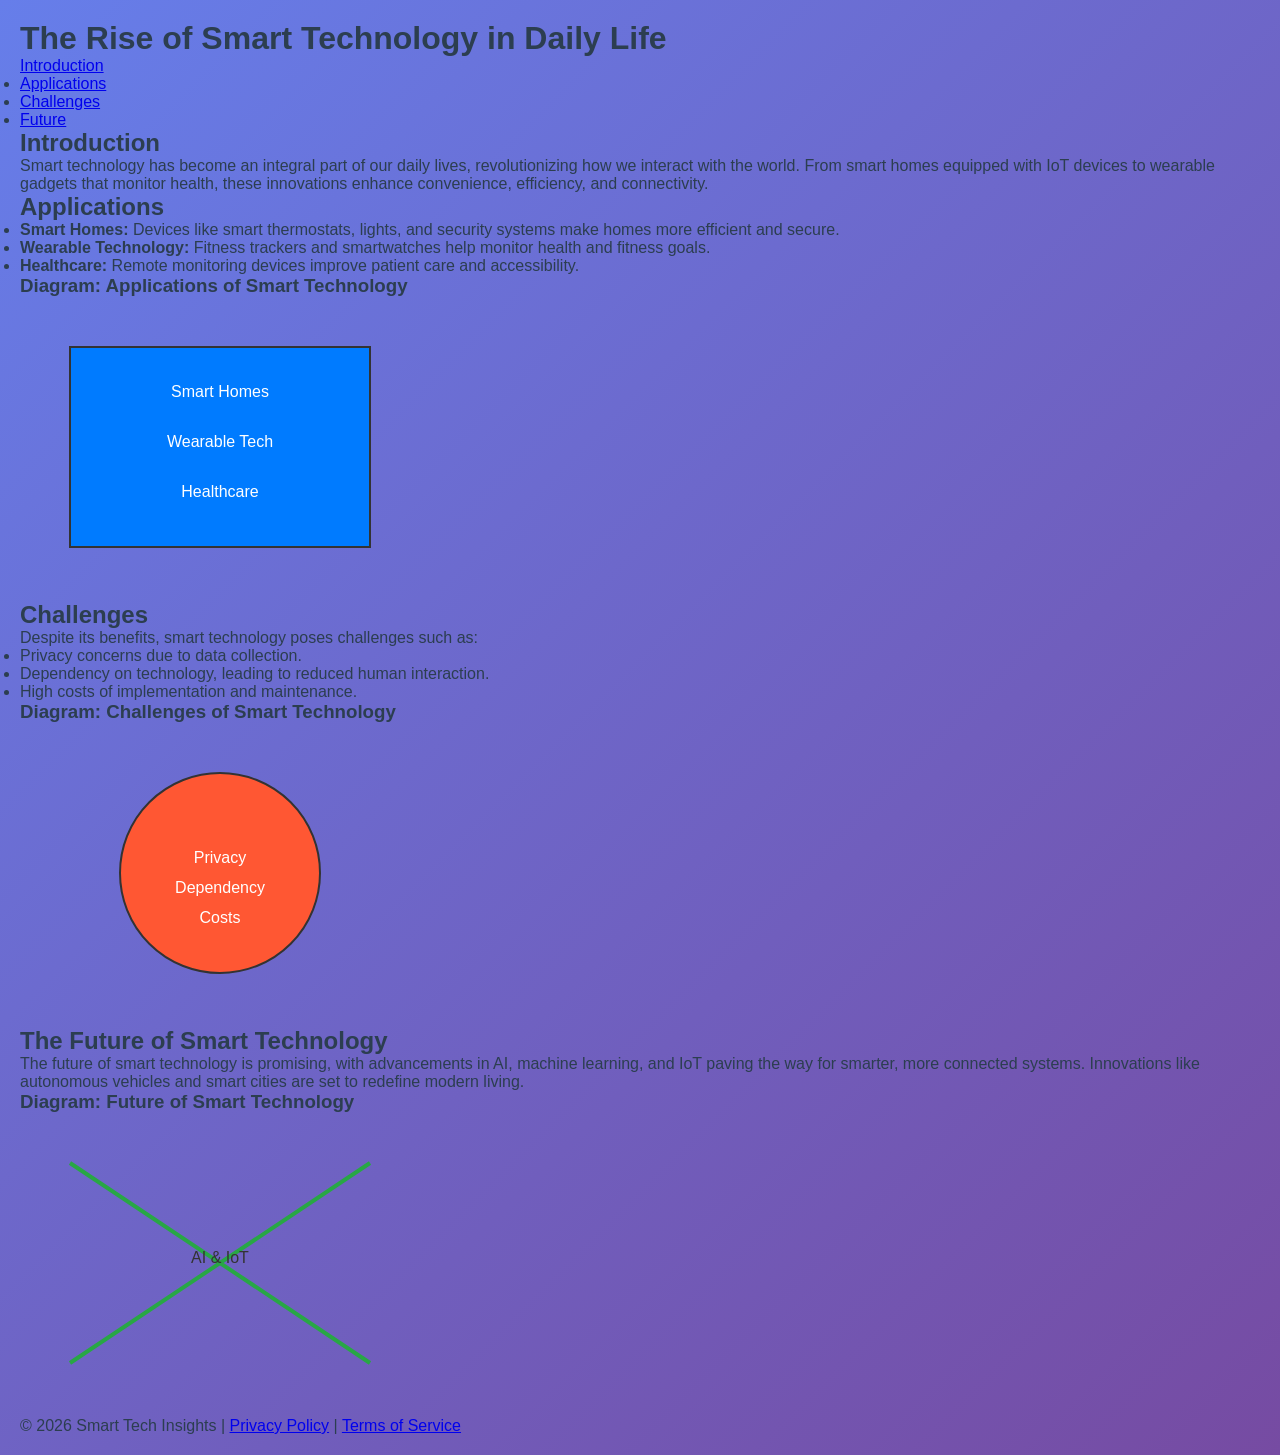
==== article.html @ 464ba2e8 "first commit" ====
<!DOCTYPE html>
<html lang="en">
<head>
    <meta charset="UTF-8">
    <meta name="viewport" content="width=device-width, initial-scale=1.0">
    <title>The Rise of Smart Technology in Daily Life</title>
    <link rel="stylesheet" href="style.css">
</head>
<body>
    <header>
        <h1>The Rise of Smart Technology in Daily Life</h1>
        <nav>
            <ul>
                <l i><a href="#introduction">Introduction</a></li>
                <li><a href="#applications">Applications</a></li>
                <li><a href="#challenges">Challenges</a></li>
                <li><a href="#future">Future</a></li>
            </ul>
        </nav>
    </header>
    <main>
        <section id="introduction">
            <h2>Introduction</h2>
            <p>Smart technology has become an integral part of our daily lives, revolutionizing how we interact with the world. From smart homes equipped with IoT devices to wearable gadgets that monitor health, these innovations enhance convenience, efficiency, and connectivity.</p>
        </section>
        <section id="applications">
            <h2>Applications</h2>
            <ul>
                <li><strong>Smart Homes:</strong> Devices like smart thermostats, lights, and security systems make homes more efficient and secure.</li>
                <li><strong>Wearable Technology:</strong> Fitness trackers and smartwatches help monitor health and fitness goals.</li>
                <li><strong>Healthcare:</strong> Remote monitoring devices improve patient care and accessibility.</li>
            </ul>
            <h3>Diagram: Applications of Smart Technology</h3>
            <svg width="400" height="300">
                <rect x="50" y="50" width="300" height="200" fill="#007BFF" stroke="#333" stroke-width="2" />
                <text x="200" y="100" text-anchor="middle" fill="#fff" font-size="16">Smart Homes</text>
                <text x="200" y="150" text-anchor="middle" fill="#fff" font-size="16">Wearable Tech</text>
                <text x="200" y="200" text-anchor="middle" fill="#fff" font-size="16">Healthcare</text>
            </svg>
        </section>
        <section id="challenges">
            <h2>Challenges</h2>
            <p>Despite its benefits, smart technology poses challenges such as:</p>
            <ul>
                <li>Privacy concerns due to data collection.</li>
                <li>Dependency on technology, leading to reduced human interaction.</li>
                <li>High costs of implementation and maintenance.</li>
            </ul>
            <h3>Diagram: Challenges of Smart Technology</h3>
            <svg width="400" height="300">
                <circle cx="200" cy="150" r="100" fill="#FF5733" stroke="#333" stroke-width="2" />
                <text x="200" y="140" text-anchor="middle" fill="#fff" font-size="16">Privacy</text>
                <text x="200" y="170" text-anchor="middle" fill="#fff" font-size="16">Dependency</text>
                <text x="200" y="200" text-anchor="middle" fill="#fff" font-size="16">Costs</text>
            </svg>
        </section>
        <section id="future">
            <h2>The Future of Smart Technology</h2>
            <p>The future of smart technology is promising, with advancements in AI, machine learning, and IoT paving the way for smarter, more connected systems. Innovations like autonomous vehicles and smart cities are set to redefine modern living.</p>
            <h3>Diagram: Future of Smart Technology</h3>
            <svg width="400" height="300">
                <line x1="50" y1="50" x2="350" y2="250" stroke="#28A745" stroke-width="4" />
                <line x1="50" y1="250" x2="350" y2="50" stroke="#28A745" stroke-width="4" />
                <text x="200" y="150" text-anchor="middle" fill="#333" font-size="16">AI & IoT</text>
            </svg>
        </section>
    </main>
    <footer>
        <p>&copy; 2026 Smart Tech Insights | <a href="#">Privacy Policy</a> | <a href="#">Terms of Service</a></p>
    </footer>
    <script src="index.js"></script>
</body>
</html>
---- style.css ----
* {
    margin: 0;
    padding: 0;
    box-sizing: border-box;
}

:root {
    --primary-color: #2c3e50;
    --secondary-color: #34cadb;
    --success-color: #27ae60;
    --danger-color: #e74c3c;
    --warning-color: #f39c12;
    --light-bg: #ecf0f1;
    --border-color: #bdc3c7;
    --text-color: #2c3e50;
    --text-light: #7f8c8d;
}

body {
    font-family: 'Segoe UI', Tahoma, Geneva, Verdana, sans-serif;
    background: linear-gradient(135deg, #667eea 0%, #764ba2 100%);
    min-height: 100vh;
    padding: 20px;
    color: var(--text-color);
}

.container {
    max-width: 1100px;
    margin: 0 auto;
}

/* ============================================
   HEADER
   ============================================ */
.header {
    background: white;
    border-radius: 12px;
    padding: 40px 20px;
    text-align: center;
    margin-bottom: 30px;
    box-shadow: 0 4px 15px rgba(0, 0, 0, 0.1);
}

.header h1 {
    font-size: 2.5rem;
    color: var(--primary-color);
    margin-bottom: 10px;
    font-weight: 700;
}

.subtitle {
    font-size: 1.1rem;
    color: var(--text-light);
    margin: 0;
}

/* ============================================
   SCANNER SECTION
   ============================================ */
.scanner-section {
    margin-bottom: 30px;
}

.scanner-card {
    background: white;
    border-radius: 12px;
    padding: 30px;
    box-shadow: 0 4px 15px rgba(0, 0, 0, 0.1);
}

.scanner-card h2 {
    color: var(--primary-color);
    font-size: 1.8rem;
    margin-bottom: 10px;
    border-bottom: 3px solid var(--secondary-color);
    padding-bottom: 15px;
}

.info-text {
    color: var(--text-light);
    margin-bottom: 25px;
    font-size: 1rem;
}

.input-group {
    margin-bottom: 20px;
}

.input-group label {
    display: block;
    font-weight: 600;
    color: var(--text-color);
    margin-bottom: 8px;
    font-size: 1rem;
}

.input-group input {
    width: 100%;
    padding: 12px 15px;
    border: 2px solid var(--border-color);
    border-radius: 8px;
    font-size: 1rem;
    transition: all 0.3s ease;
    margin-bottom: 15px;
}

.input-group input:focus {
    outline: none;
    border-color: var(--secondary-color);
    box-shadow: 0 0 0 3px rgba(52, 152, 219, 0.1);
}

/* ============================================
   BUTTONS
   ============================================ */
.btn {
    padding: 12px 24px;
    border: none;
    border-radius: 8px;
    font-size: 1rem;
    font-weight: 600;
    cursor: pointer;
    transition: all 0.3s ease;
    display: inline-block;
    text-align: center;
}

.btn-primary {
    background: linear-gradient(135deg, #3498db 0%, #2980b9 100%);
    color: white;
    width: 100%;
}

.btn-primary:hover {
    transform: translateY(-2px);
    box-shadow: 0 8px 20px rgba(52, 152, 219, 0.4);
}

.btn-primary:active {
    transform: translateY(0);
}

.btn-secondary {
    background: var(--light-bg);
    color: var(--secondary-color);
    border: 2px solid var(--secondary-color);
    width: 100%;
}

.btn-secondary:hover {
    background: var(--secondary-color);
    color: white;
}

/* ============================================
   DIVIDER
   ============================================ */
.divider {
    display: flex;
    align-items: center;
    margin: 30px 0;
    color: var(--text-light);
    font-weight: 600;
}

.divider::before,
.divider::after {
    content: '';
    flex: 1;
    height: 2px;
    background: var(--border-color);
}

.divider::before {
    margin-right: 15px;
}

.divider::after {
    margin-left: 15px;
}

/* ============================================
   MANUAL LOOKUP SECTION
   ============================================ */
.manual-lookup {
    padding-top: 10px;
}

.manual-lookup h3 {
    color: var(--primary-color);
    font-size: 1.2rem;
    margin-bottom: 15px;
}

/* ============================================
   RESULTS SECTION
   ============================================ */
.results-section {
    background: white;
    border-radius: 12px;
    padding: 30px;
    box-shadow: 0 4px 15px rgba(0, 0, 0, 0.1);
}

.results-section.hidden {
    display: none;
}

.results-card {
    padding: 30px;
}

/* ============================================
   VALIDATION STATUS
   ============================================ */
.validation-status {
    margin-bottom: 30px;
    padding: 20px;
    border-radius: 10px;
    text-align: center;
}

.validation-status.valid-bg {
    background: #d4edda;
    border: 2px solid var(--success-color);
}

.validation-status.invalid-bg {
    background: #f8d7da;
    border: 2px solid var(--danger-color);
}

.status-badge {
    display: inline-block;
    padding: 12px 24px;
    border-radius: 50px;
    font-weight: 700;
    font-size: 1.2rem;
    letter-spacing: 1px;
}

.status-badge.valid {
    background: var(--success-color);
    color: white;
}

.status-badge.invalid {
    background: var(--danger-color);
    color: white;
}

/* ============================================
   RESULT GROUPS
   ============================================ */
.results-content {
    display: grid;
    grid-template-columns: repeat(auto-fit, minmax(300px, 1fr));
    gap: 25px;
    margin-bottom: 30px;
}

.result-group {
    background: var(--light-bg);
    padding: 20px;
    border-radius: 10px;
    border-left: 5px solid var(--secondary-color);
}

.result-group h3 {
    color: var(--primary-color);
    font-size: 1.1rem;
    margin-bottom: 15px;
    display: flex;
    align-items: center;
    gap: 8px;
}

.result-item {
    display: flex;
    justify-content: space-between;
    align-items: center;
    padding: 10px 0;
    border-bottom: 1px solid rgba(0, 0, 0, 0.05);
}

.result-item:last-child {
    border-bottom: none;
}

.result-item .label {
    font-weight: 600;
    color: var(--text-color);
    flex: 1;
}

.result-item .value {
    color: var(--text-light);
    text-align: right;
    flex: 1;
}

/* ============================================
   STATUS INDICATORS
   ============================================ */
.status-good {
    color: var(--success-color);
    font-weight: 600;
}

.status-bad {
    color: var(--danger-color);
    font-weight: 600;
}

.days-positive {
    color: var(--success-color);
    font-weight: 700;
    font-size: 1.1rem;
}

.days-expired {
    color: var(--danger-color);
    font-weight: 700;
    font-size: 1.1rem;
}

/* ============================================
   ERROR MESSAGES
   ============================================ */
#errorMessagesDiv {
    background: #fff3cd;
    border-left: 5px solid var(--warning-color);
}

#errorMessagesDiv.hidden {
    display: none;
}

.error-list {
    display: flex;
    flex-direction: column;
    gap: 10px;
}

.error-item {
    color: #856404;
    padding: 8px 0;
    font-size: 0.95rem;
}

/* ============================================
   ERROR ALERT
   ============================================ */
.error-alert {
    position: fixed;
    top: 20px;
    right: 20px;
    background: var(--danger-color);
    color: white;
    padding: 16px 24px;
    border-radius: 8px;
    box-shadow: 0 4px 12px rgba(231, 76, 60, 0.3);
    display: flex;
    align-items: center;
    justify-content: space-between;
    gap: 15px;
    max-width: 400px;
    z-index: 1000;
    animation: slideIn 0.3s ease-out;
}

.error-alert.hidden {
    display: none;
}

.close-btn {
    background: none;
    border: none;
    color: white;
    font-size: 1.5rem;
    cursor: pointer;
    padding: 0;
    line-height: 1;
}

@keyframes slideIn {
    from {
        transform: translateX(400px);
        opacity: 0;
    }
    to {
        transform: translateX(0);
        opacity: 1;
    }
}

/* ============================================
   INFO SECTION
   ============================================ */
.info-section {
    background: white;
    border-radius: 12px;
    padding: 25px;
    margin-top: 30px;
    box-shadow: 0 4px 15px rgba(0, 0, 0, 0.1);
}

.info-section h3 {
    color: var(--primary-color);
    font-size: 1.3rem;
    margin-bottom: 20px;
    border-bottom: 2px solid var(--secondary-color);
    padding-bottom: 10px;
}

.sample-codes {
    display: grid;
    grid-template-columns: repeat(auto-fit, minmax(200px, 1fr));
    gap: 15px;
}

.sample-item {
    background: var(--light-bg);
    padding: 15px;
    border-radius: 8px;
    text-align: center;
    font-size: 0.95rem;
    color: var(--text-color);
}

.sample-item code {
    display: block;
    background: white;
    padding: 10px;
    border-radius: 6px;
    margin-bottom: 8px;
    font-weight: 600;
    color: var(--secondary-color);
    font-family: 'Courier New', monospace;
    border: 1px solid var(--border-color);
}

/* ============================================
   RESPONSIVE DESIGN
   ============================================ */
@media (max-width: 768px) {
    .header h1 {
        font-size: 2rem;
    }

    .header {
        padding: 30px 15px;
    }

    .scanner-card {
        padding: 20px;
    }

    .results-content {
        grid-template-columns: 1fr;
    }

    .results-card {
        padding: 15px;
    }

    .error-alert {
        top: 10px;
        right: 10px;
        left: 10px;
        max-width: none;
    }

    .sample-codes {
        grid-template-columns: 1fr;
    }
}

@media (max-width: 480px) {
    body {
        padding: 10px;
    }

    .header h1 {
        font-size: 1.6rem;
    }

    .subtitle {
        font-size: 0.9rem;
    }

    .scanner-card,
    .results-section,
    .info-section {
        padding: 15px;
        border-radius: 8px;
    }

    .btn {
        padding: 10px 16px;
        font-size: 0.95rem;
    }

    .result-item {
        flex-direction: column;
        align-items: flex-start;
    }

    .result-item .label {
        margin-bottom: 5px;
    }

    .result-item .value {
        text-align: left;
    }

    .status-badge {
        font-size: 1rem;
        padding: 10px 16px;
    }

    .divider {
        margin: 20px 0;
    }
}
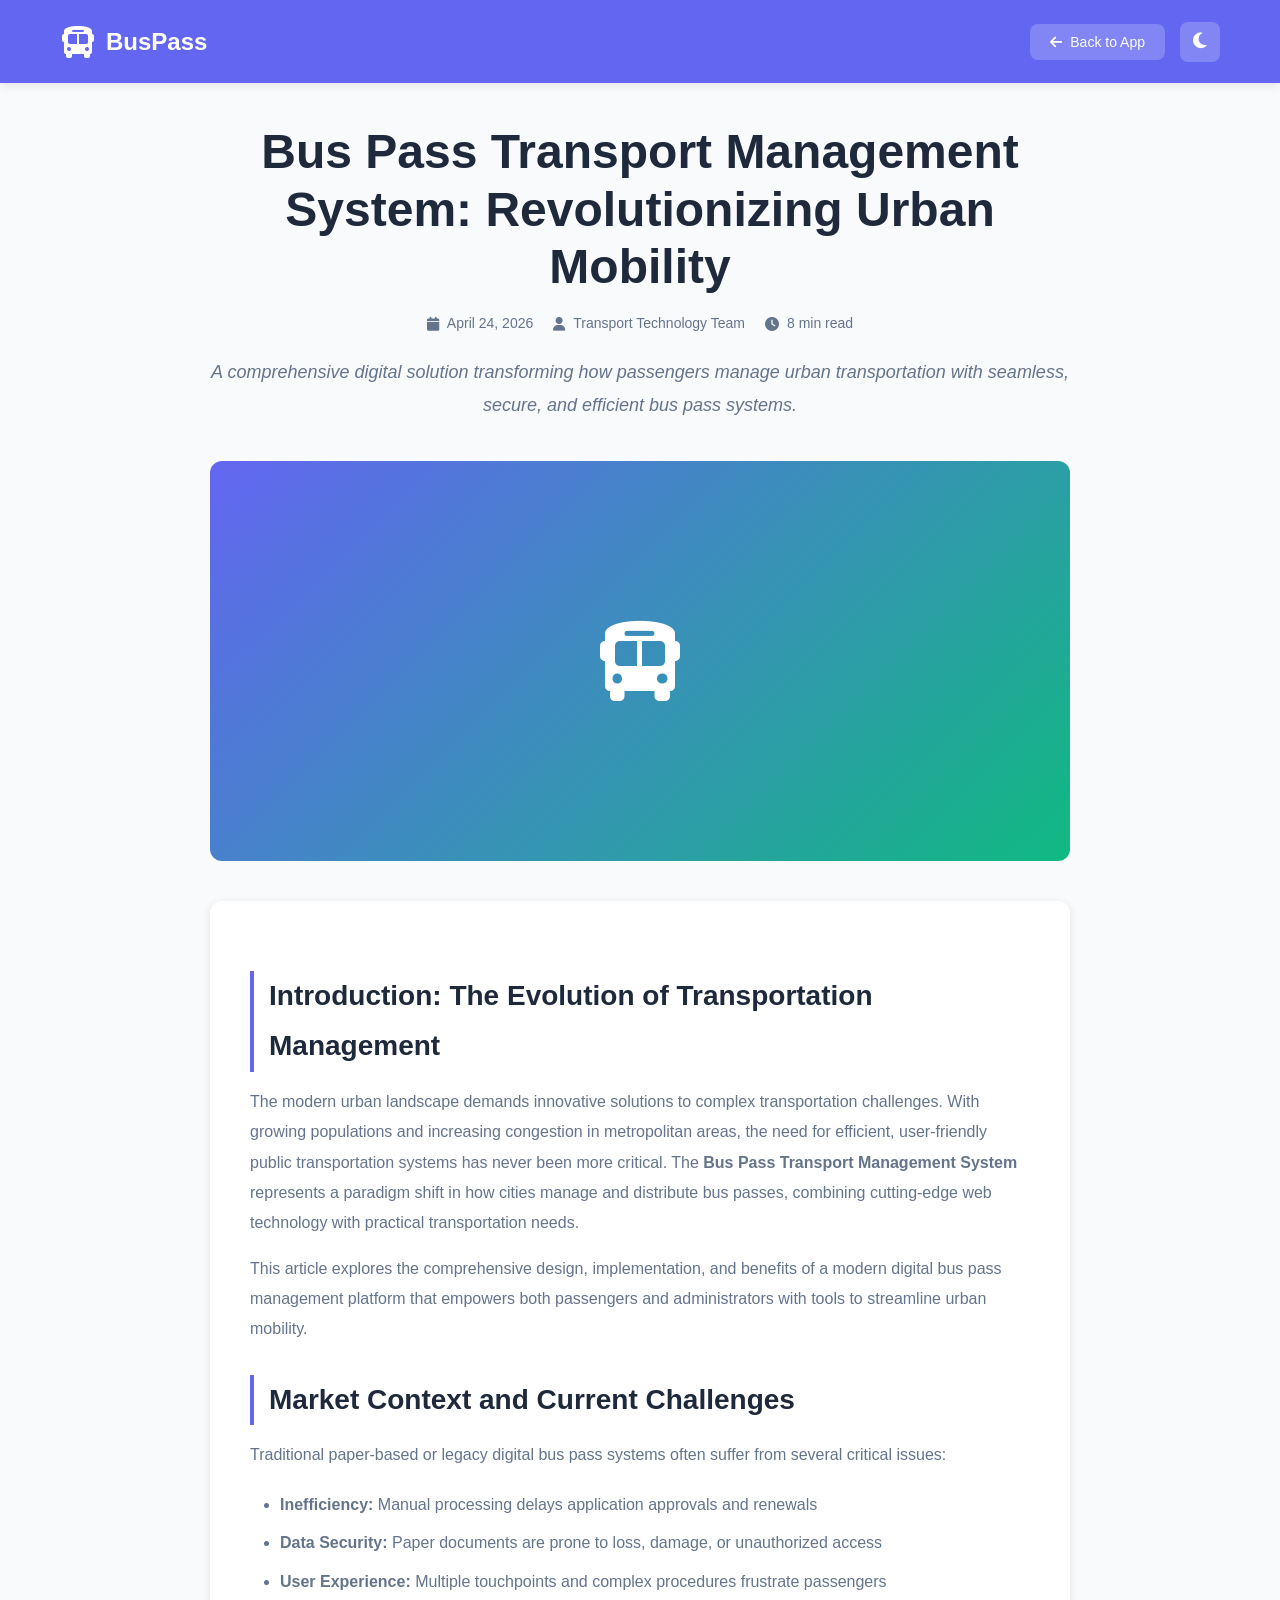
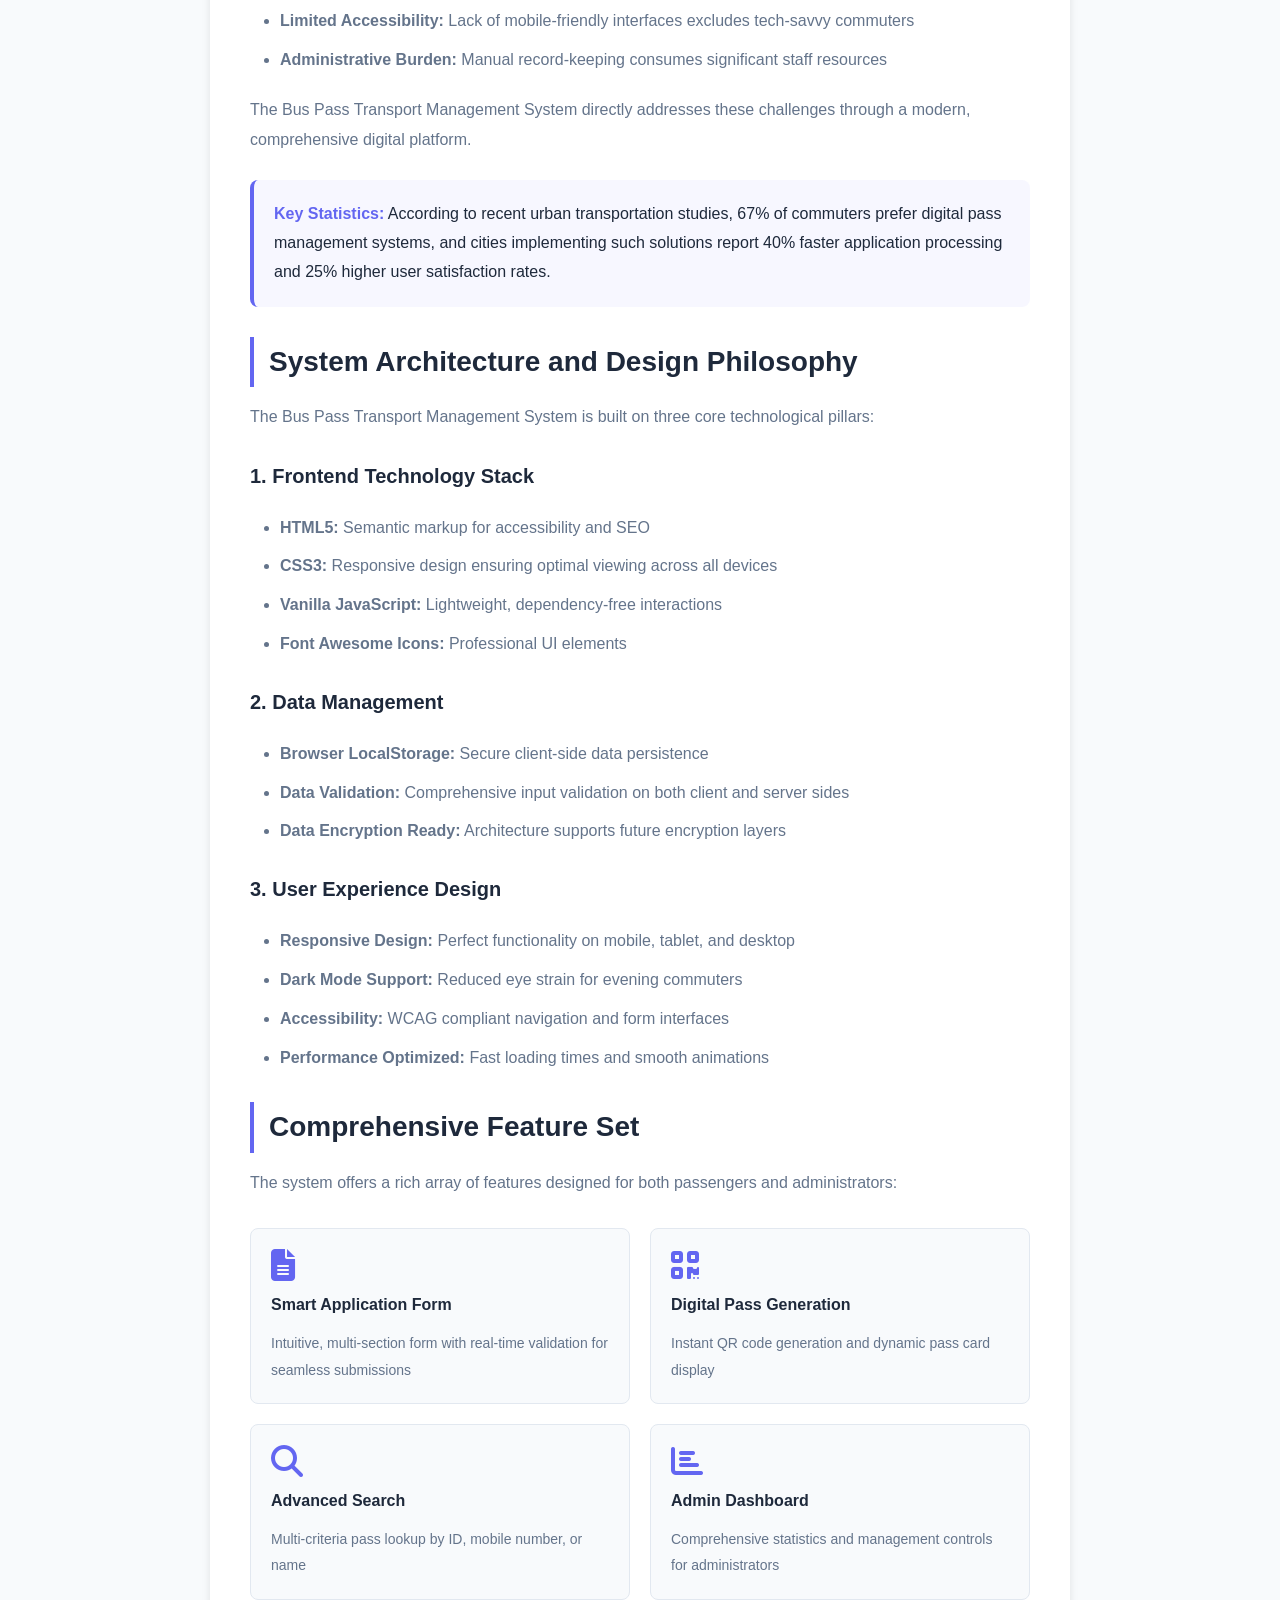
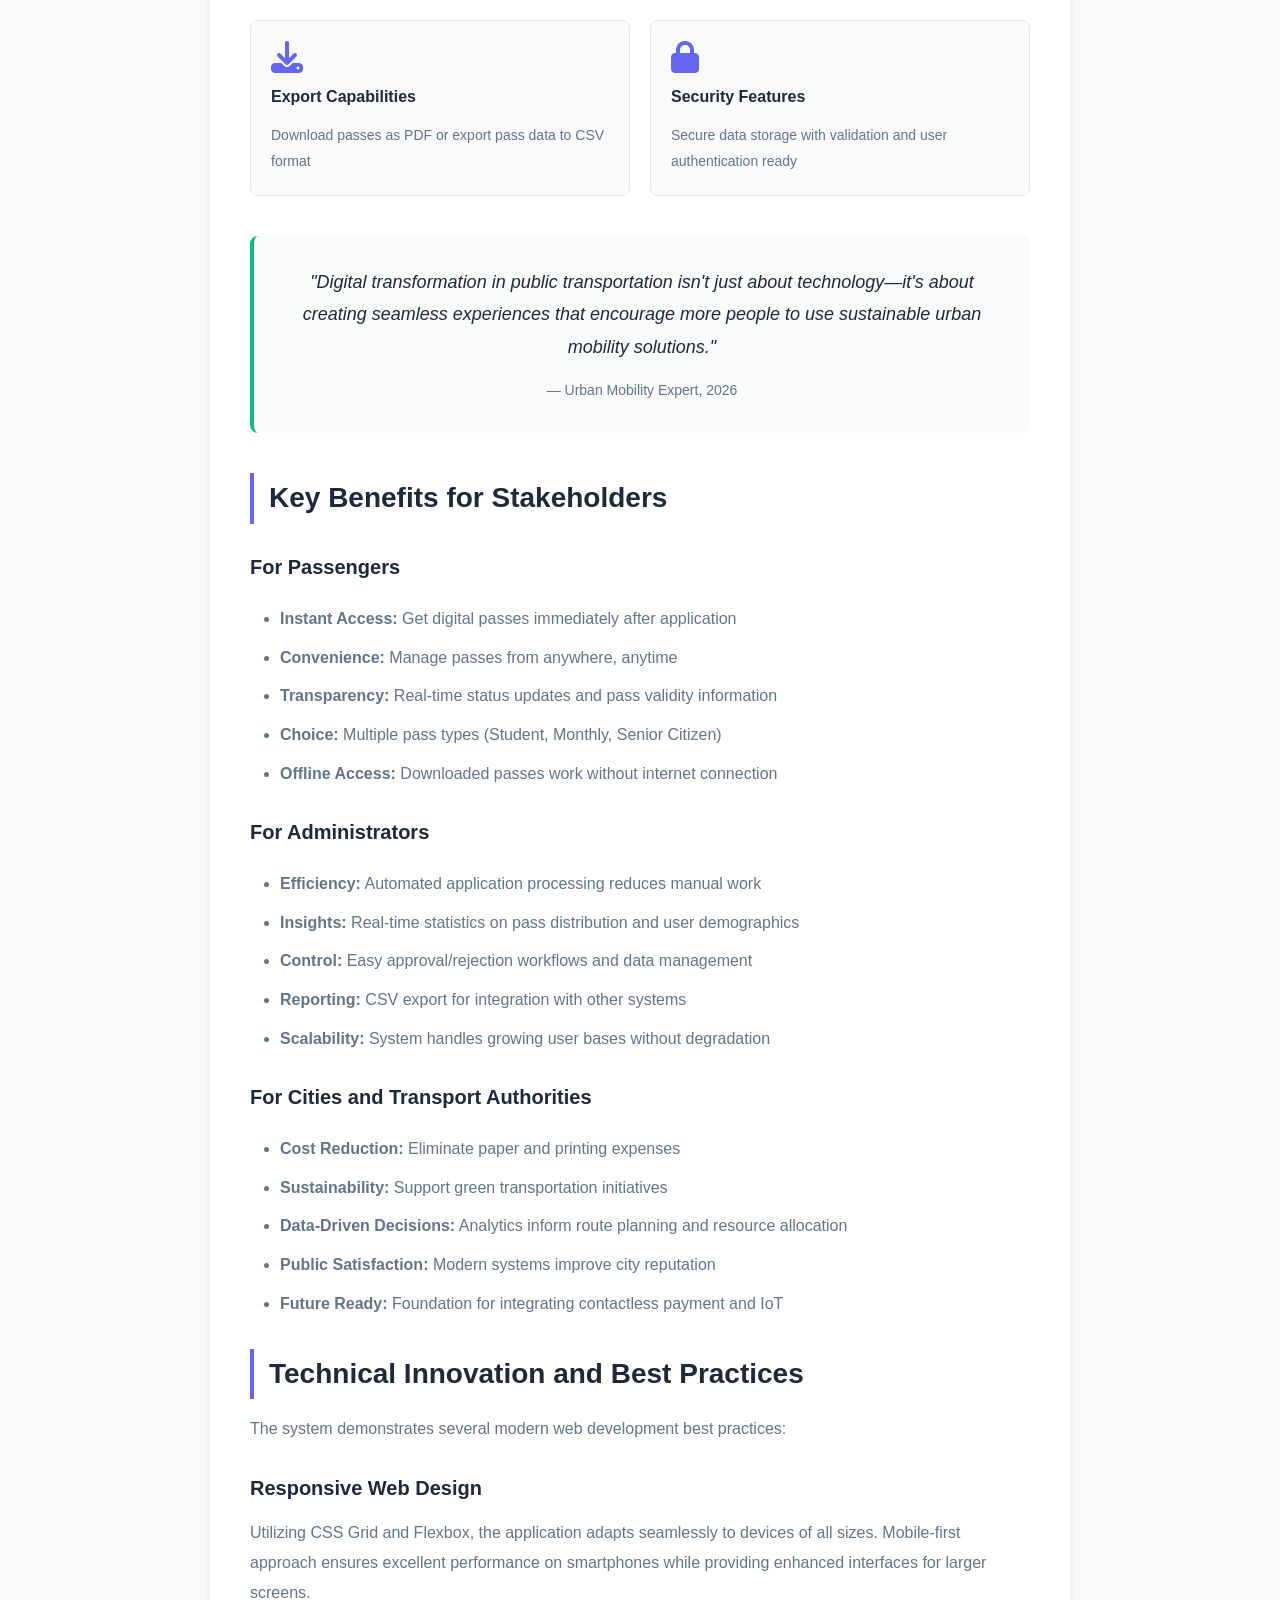
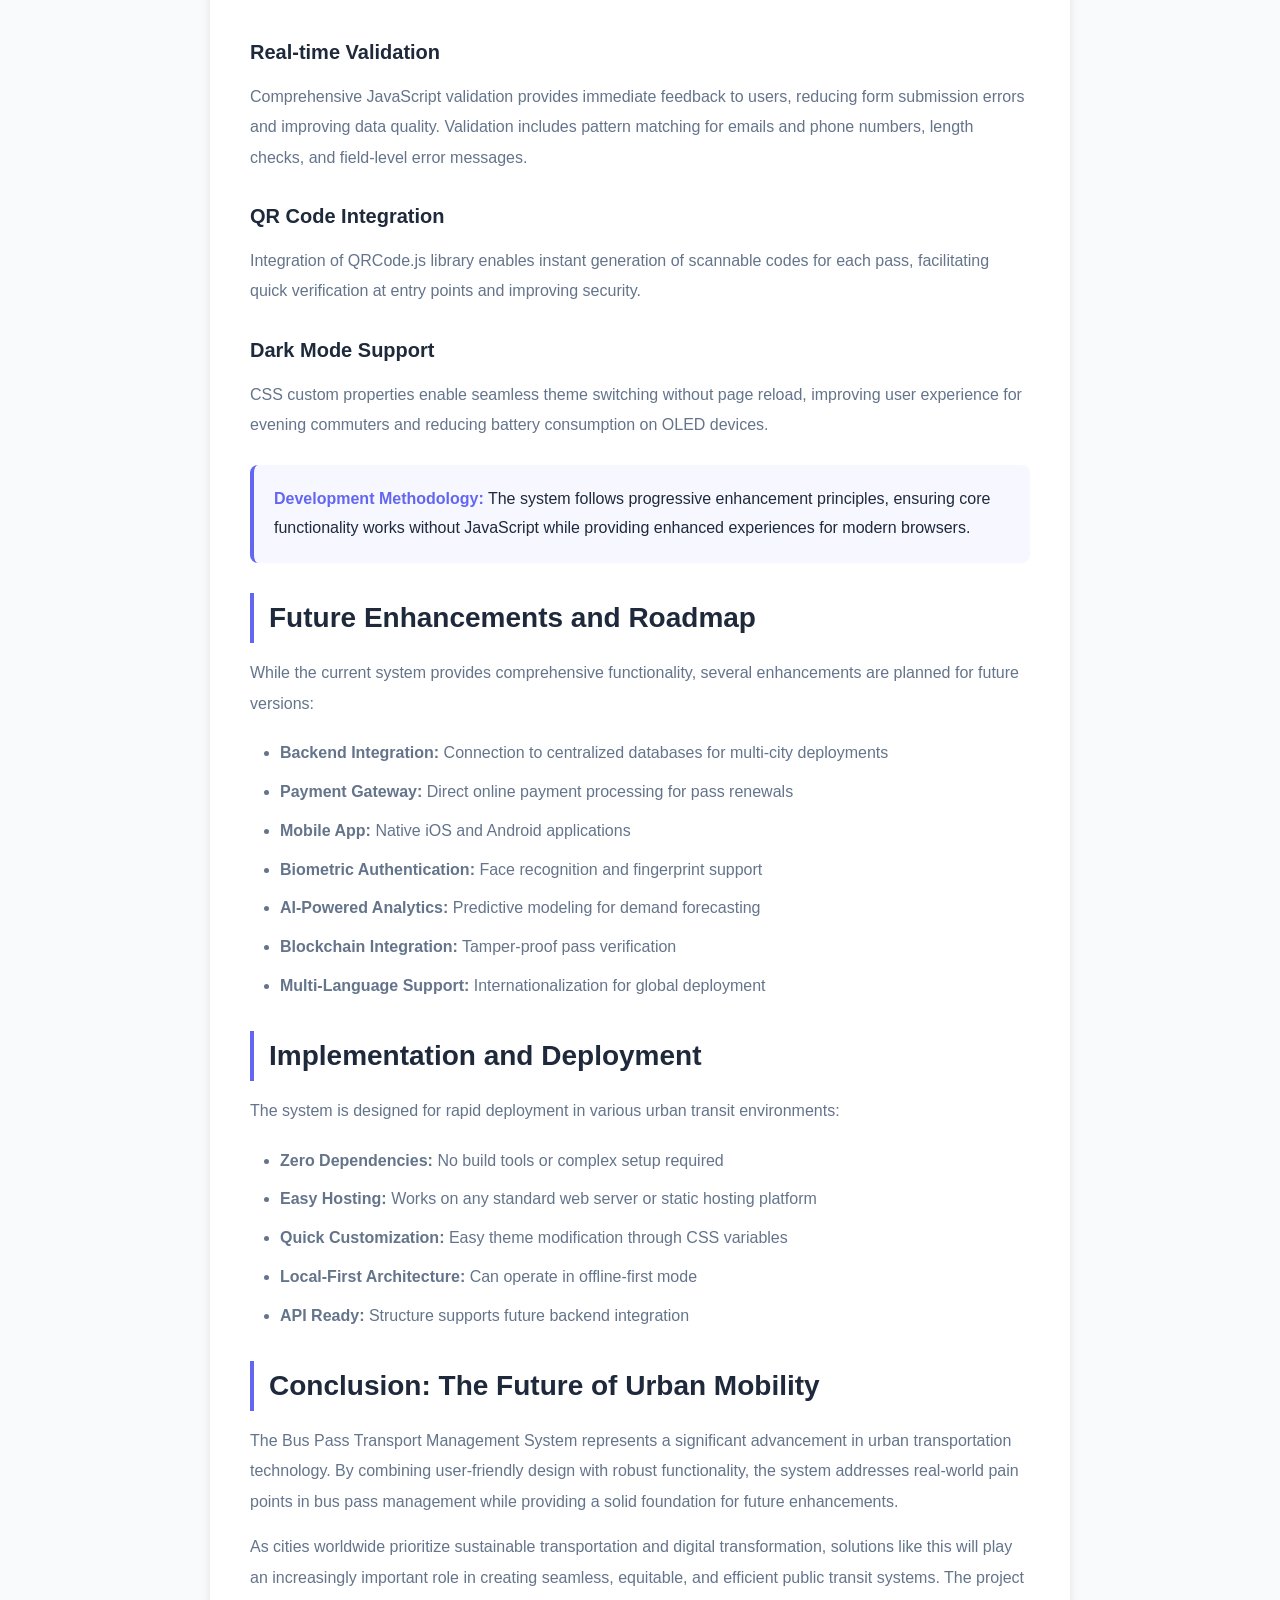
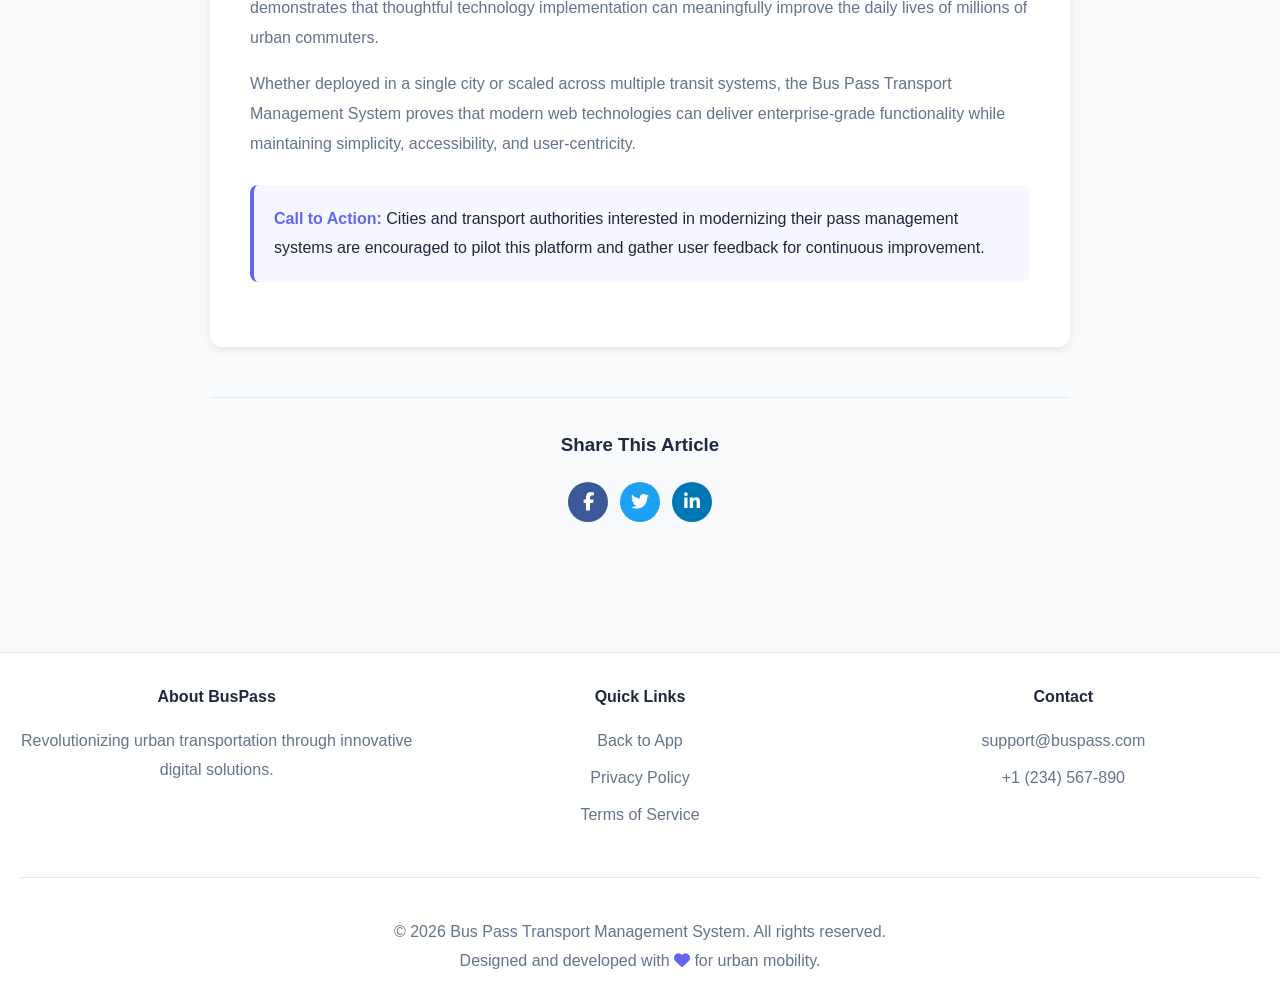
==== commit e731b1aa: "send" ====
--- a/article.html
+++ b/article.html
@@ -3,71 +3,777 @@
 <head>
     <meta charset="UTF-8">
     <meta name="viewport" content="width=device-width, initial-scale=1.0">
-    <title>The Rise of Smart Technology in Daily Life</title>
-    <link rel="stylesheet" href="style.css">
+    <title>Bus Pass Transport Management System - Professional Article</title>
+    <link rel="stylesheet" href="https://cdnjs.cloudflare.com/ajax/libs/font-awesome/6.4.0/css/all.min.css">
+    <style>
+        * {
+            margin: 0;
+            padding: 0;
+            box-sizing: border-box;
+        }
+
+        :root {
+            --primary-color: #6366f1;
+            --secondary-color: #10b981;
+            --text-color: #1e293b;
+            --text-light: #64748b;
+            --background-color: #f8fafc;
+            --white: #ffffff;
+            --border-color: #e2e8f0;
+        }
+
+        body.dark-mode {
+            --text-color: #f1f5f9;
+            --text-light: #cbd5e1;
+            --background-color: #0f172a;
+            --white: #1e293b;
+            --border-color: #334155;
+        }
+
+        body {
+            font-family: 'Segoe UI', Tahoma, Geneva, Verdana, sans-serif;
+            line-height: 1.8;
+            color: var(--text-color);
+            background-color: var(--background-color);
+            transition: all 0.3s ease;
+        }
+
+        /* Header */
+        header {
+            background: linear-gradient(135deg, var(--primary-color) 0%, var(--primary-color) 100%);
+            color: white;
+            padding: 20px 0;
+            position: sticky;
+            top: 0;
+            z-index: 100;
+            box-shadow: 0 2px 10px rgba(0, 0, 0, 0.1);
+        }
+
+        .header-content {
+            max-width: 1200px;
+            margin: 0 auto;
+            padding: 0 20px;
+            display: flex;
+            justify-content: space-between;
+            align-items: center;
+        }
+
+        .logo {
+            display: flex;
+            align-items: center;
+            gap: 10px;
+            font-size: 24px;
+            font-weight: 700;
+        }
+
+        .logo i {
+            font-size: 32px;
+        }
+
+        .header-actions {
+            display: flex;
+            gap: 15px;
+            align-items: center;
+        }
+
+        .btn-back {
+            background-color: rgba(255, 255, 255, 0.2);
+            color: white;
+            border: none;
+            padding: 10px 20px;
+            border-radius: 8px;
+            cursor: pointer;
+            font-size: 14px;
+            transition: all 0.3s ease;
+            display: flex;
+            align-items: center;
+            gap: 8px;
+        }
+
+        .btn-back:hover {
+            background-color: rgba(255, 255, 255, 0.3);
+        }
+
+        .theme-toggle {
+            background-color: rgba(255, 255, 255, 0.2);
+            color: white;
+            border: none;
+            width: 40px;
+            height: 40px;
+            border-radius: 8px;
+            cursor: pointer;
+            font-size: 18px;
+            transition: all 0.3s ease;
+        }
+
+        .theme-toggle:hover {
+            background-color: rgba(255, 255, 255, 0.3);
+        }
+
+        /* Main Content */
+        .container {
+            max-width: 900px;
+            margin: 0 auto;
+            padding: 40px 20px;
+        }
+
+        .article-header {
+            margin-bottom: 40px;
+            text-align: center;
+        }
+
+        .article-header h1 {
+            font-size: 48px;
+            margin-bottom: 15px;
+            color: var(--text-color);
+            line-height: 1.2;
+        }
+
+        .article-meta {
+            display: flex;
+            justify-content: center;
+            gap: 20px;
+            flex-wrap: wrap;
+            color: var(--text-light);
+            font-size: 14px;
+            margin-bottom: 20px;
+        }
+
+        .article-meta-item {
+            display: flex;
+            align-items: center;
+            gap: 8px;
+        }
+
+        .article-subtitle {
+            font-size: 18px;
+            color: var(--text-light);
+            margin-bottom: 30px;
+            font-style: italic;
+        }
+
+        /* Featured Image */
+        .article-image {
+            width: 100%;
+            height: 400px;
+            background: linear-gradient(135deg, var(--primary-color) 0%, var(--secondary-color) 100%);
+            border-radius: 12px;
+            margin-bottom: 40px;
+            display: flex;
+            align-items: center;
+            justify-content: center;
+            color: white;
+            font-size: 80px;
+        }
+
+        /* Article Content */
+        .article-content {
+            background-color: var(--white);
+            padding: 40px;
+            border-radius: 12px;
+            box-shadow: 0 2px 8px rgba(0, 0, 0, 0.1);
+        }
+
+        .article-content h2 {
+            font-size: 28px;
+            margin-top: 30px;
+            margin-bottom: 15px;
+            color: var(--text-color);
+            border-left: 4px solid var(--primary-color);
+            padding-left: 15px;
+        }
+
+        .article-content h3 {
+            font-size: 20px;
+            margin-top: 25px;
+            margin-bottom: 12px;
+            color: var(--text-color);
+        }
+
+        .article-content p {
+            margin-bottom: 15px;
+            color: var(--text-light);
+            line-height: 1.9;
+        }
+
+        .article-content ul,
+        .article-content ol {
+            margin: 20px 0 20px 30px;
+            color: var(--text-light);
+        }
+
+        .article-content li {
+            margin-bottom: 10px;
+            line-height: 1.8;
+        }
+
+        /* Highlights */
+        .highlight-box {
+            background-color: rgba(99, 102, 241, 0.05);
+            border-left: 4px solid var(--primary-color);
+            padding: 20px;
+            border-radius: 8px;
+            margin: 25px 0;
+        }
+
+        .highlight-box strong {
+            color: var(--primary-color);
+        }
+
+        /* Features Grid */
+        .features-grid {
+            display: grid;
+            grid-template-columns: repeat(auto-fit, minmax(250px, 1fr));
+            gap: 20px;
+            margin: 30px 0;
+        }
+
+        .feature-card {
+            background-color: var(--background-color);
+            padding: 20px;
+            border-radius: 8px;
+            border: 1px solid var(--border-color);
+            transition: all 0.3s ease;
+        }
+
+        .feature-card:hover {
+            transform: translateY(-5px);
+            box-shadow: 0 10px 20px rgba(0, 0, 0, 0.1);
+        }
+
+        .feature-card i {
+            font-size: 32px;
+            color: var(--primary-color);
+            margin-bottom: 10px;
+        }
+
+        .feature-card h4 {
+            color: var(--text-color);
+            margin-bottom: 10px;
+            font-size: 16px;
+        }
+
+        .feature-card p {
+            font-size: 14px;
+            margin: 0;
+        }
+
+        /* Quote */
+        .quote {
+            background-color: var(--background-color);
+            border-left: 4px solid var(--secondary-color);
+            padding: 30px;
+            margin: 40px 0;
+            border-radius: 8px;
+            font-size: 18px;
+            font-style: italic;
+            color: var(--text-color);
+            text-align: center;
+        }
+
+        .quote-author {
+            margin-top: 15px;
+            color: var(--text-light);
+            font-size: 14px;
+            font-style: normal;
+        }
+
+        /* Footer */
+        footer {
+            background-color: var(--white);
+            color: var(--text-light);
+            text-align: center;
+            padding: 30px 20px;
+            margin-top: 60px;
+            border-top: 1px solid var(--border-color);
+        }
+
+        .article-footer {
+            display: grid;
+            grid-template-columns: repeat(auto-fit, minmax(200px, 1fr));
+            gap: 30px;
+            margin-bottom: 40px;
+            padding-bottom: 40px;
+            border-bottom: 1px solid var(--border-color);
+        }
+
+        .footer-section h4 {
+            color: var(--text-color);
+            margin-bottom: 15px;
+        }
+
+        .footer-section ul {
+            list-style: none;
+            margin: 0;
+            padding: 0;
+        }
+
+        .footer-section a {
+            color: var(--text-light);
+            text-decoration: none;
+            transition: color 0.3s ease;
+            display: inline-block;
+            margin-bottom: 8px;
+        }
+
+        .footer-section a:hover {
+            color: var(--primary-color);
+        }
+
+        /* Share Buttons */
+        .share-buttons {
+            display: flex;
+            gap: 12px;
+            justify-content: center;
+            margin-bottom: 30px;
+        }
+
+        .share-btn {
+            width: 40px;
+            height: 40px;
+            border-radius: 50%;
+            border: none;
+            cursor: pointer;
+            display: flex;
+            align-items: center;
+            justify-content: center;
+            font-size: 18px;
+            transition: all 0.3s ease;
+            color: white;
+        }
+
+        .share-btn.facebook {
+            background-color: #3b5998;
+        }
+
+        .share-btn.twitter {
+            background-color: #1da1f2;
+        }
+
+        .share-btn.linkedin {
+            background-color: #0077b5;
+        }
+
+        .share-btn:hover {
+            transform: translateY(-3px);
+            box-shadow: 0 5px 15px rgba(0, 0, 0, 0.2);
+        }
+
+        /* Responsive */
+        @media (max-width: 768px) {
+            .article-header h1 {
+                font-size: 32px;
+            }
+
+            .article-image {
+                height: 250px;
+                font-size: 50px;
+            }
+
+            .article-content {
+                padding: 25px;
+            }
+
+            .article-content h2 {
+                font-size: 22px;
+            }
+
+            .header-content {
+                flex-direction: column;
+                gap: 15px;
+            }
+
+            .header-actions {
+                width: 100%;
+                justify-content: space-between;
+            }
+        }
+
+        @media (max-width: 480px) {
+            .article-header h1 {
+                font-size: 24px;
+            }
+
+            .article-content {
+                padding: 15px;
+            }
+
+            .article-meta {
+                flex-direction: column;
+                gap: 10px;
+            }
+
+            .features-grid {
+                grid-template-columns: 1fr;
+            }
+        }
+
+        /* Print Styles */
+        @media print {
+            body {
+                background: white;
+            }
+
+            header,
+            footer {
+                display: none;
+            }
+
+            .container {
+                padding: 20px;
+            }
+        }
+    </style>
 </head>
 <body>
+    <!-- Header -->
     <header>
-        <h1>The Rise of Smart Technology in Daily Life</h1>
-        <nav>
-            <ul>
-                <l i><a href="#introduction">Introduction</a></li>
-                <li><a href="#applications">Applications</a></li>
-                <li><a href="#challenges">Challenges</a></li>
-                <li><a href="#future">Future</a></li>
-            </ul>
-        </nav>
+        <div class="header-content">
+            <div class="logo">
+                <i class="fas fa-bus"></i>
+                <span>BusPass</span>
+            </div>
+            <div class="header-actions">
+                <button class="btn-back" onclick="window.history.back()">
+                    <i class="fas fa-arrow-left"></i> Back to App
+                </button>
+                <button class="theme-toggle" onclick="toggleDarkMode()" title="Toggle Dark Mode">
+                    <i class="fas fa-moon"></i>
+                </button>
+            </div>
+        </div>
     </header>
-    <main>
-        <section id="introduction">
-            <h2>Introduction</h2>
-            <p>Smart technology has become an integral part of our daily lives, revolutionizing how we interact with the world. From smart homes equipped with IoT devices to wearable gadgets that monitor health, these innovations enhance convenience, efficiency, and connectivity.</p>
-        </section>
-        <section id="applications">
-            <h2>Applications</h2>
-            <ul>
-                <li><strong>Smart Homes:</strong> Devices like smart thermostats, lights, and security systems make homes more efficient and secure.</li>
-                <li><strong>Wearable Technology:</strong> Fitness trackers and smartwatches help monitor health and fitness goals.</li>
-                <li><strong>Healthcare:</strong> Remote monitoring devices improve patient care and accessibility.</li>
-            </ul>
-            <h3>Diagram: Applications of Smart Technology</h3>
-            <svg width="400" height="300">
-                <rect x="50" y="50" width="300" height="200" fill="#007BFF" stroke="#333" stroke-width="2" />
-                <text x="200" y="100" text-anchor="middle" fill="#fff" font-size="16">Smart Homes</text>
-                <text x="200" y="150" text-anchor="middle" fill="#fff" font-size="16">Wearable Tech</text>
-                <text x="200" y="200" text-anchor="middle" fill="#fff" font-size="16">Healthcare</text>
-            </svg>
-        </section>
-        <section id="challenges">
-            <h2>Challenges</h2>
-            <p>Despite its benefits, smart technology poses challenges such as:</p>
-            <ul>
-                <li>Privacy concerns due to data collection.</li>
-                <li>Dependency on technology, leading to reduced human interaction.</li>
-                <li>High costs of implementation and maintenance.</li>
-            </ul>
-            <h3>Diagram: Challenges of Smart Technology</h3>
-            <svg width="400" height="300">
-                <circle cx="200" cy="150" r="100" fill="#FF5733" stroke="#333" stroke-width="2" />
-                <text x="200" y="140" text-anchor="middle" fill="#fff" font-size="16">Privacy</text>
-                <text x="200" y="170" text-anchor="middle" fill="#fff" font-size="16">Dependency</text>
-                <text x="200" y="200" text-anchor="middle" fill="#fff" font-size="16">Costs</text>
-            </svg>
-        </section>
-        <section id="future">
-            <h2>The Future of Smart Technology</h2>
-            <p>The future of smart technology is promising, with advancements in AI, machine learning, and IoT paving the way for smarter, more connected systems. Innovations like autonomous vehicles and smart cities are set to redefine modern living.</p>
-            <h3>Diagram: Future of Smart Technology</h3>
-            <svg width="400" height="300">
-                <line x1="50" y1="50" x2="350" y2="250" stroke="#28A745" stroke-width="4" />
-                <line x1="50" y1="250" x2="350" y2="50" stroke="#28A745" stroke-width="4" />
-                <text x="200" y="150" text-anchor="middle" fill="#333" font-size="16">AI & IoT</text>
-            </svg>
-        </section>
-    </main>
+
+    <!-- Main Content -->
+    <div class="container">
+        <!-- Article Header -->
+        <div class="article-header">
+            <h1>Bus Pass Transport Management System: Revolutionizing Urban Mobility</h1>
+            <div class="article-meta">
+                <div class="article-meta-item">
+                    <i class="fas fa-calendar"></i>
+                    <span>April 24, 2026</span>
+                </div>
+                <div class="article-meta-item">
+                    <i class="fas fa-user"></i>
+                    <span>Transport Technology Team</span>
+                </div>
+                <div class="article-meta-item">
+                    <i class="fas fa-clock"></i>
+                    <span>8 min read</span>
+                </div>
+            </div>
+            <p class="article-subtitle">
+                A comprehensive digital solution transforming how passengers manage urban transportation with seamless, secure, and efficient bus pass systems.
+            </p>
+        </div>
+
+        <!-- Featured Image -->
+        <div class="article-image">
+            <i class="fas fa-bus"></i>
+        </div>
+
+        <!-- Article Content -->
+        <article class="article-content">
+            <!-- Introduction -->
+            <h2>Introduction: The Evolution of Transportation Management</h2>
+            <p>
+                The modern urban landscape demands innovative solutions to complex transportation challenges. With growing populations and increasing congestion in metropolitan areas, the need for efficient, user-friendly public transportation systems has never been more critical. The <strong>Bus Pass Transport Management System</strong> represents a paradigm shift in how cities manage and distribute bus passes, combining cutting-edge web technology with practical transportation needs.
+            </p>
+            <p>
+                This article explores the comprehensive design, implementation, and benefits of a modern digital bus pass management platform that empowers both passengers and administrators with tools to streamline urban mobility.
+            </p>
+
+            <!-- Market Context -->
+            <h2>Market Context and Current Challenges</h2>
+            <p>
+                Traditional paper-based or legacy digital bus pass systems often suffer from several critical issues:
+            </p>
+            <ul>
+                <li><strong>Inefficiency:</strong> Manual processing delays application approvals and renewals</li>
+                <li><strong>Data Security:</strong> Paper documents are prone to loss, damage, or unauthorized access</li>
+                <li><strong>User Experience:</strong> Multiple touchpoints and complex procedures frustrate passengers</li>
+                <li><strong>Limited Accessibility:</strong> Lack of mobile-friendly interfaces excludes tech-savvy commuters</li>
+                <li><strong>Administrative Burden:</strong> Manual record-keeping consumes significant staff resources</li>
+            </ul>
+            <p>
+                The Bus Pass Transport Management System directly addresses these challenges through a modern, comprehensive digital platform.
+            </p>
+
+            <!-- Highlight Box -->
+            <div class="highlight-box">
+                <strong>Key Statistics:</strong> According to recent urban transportation studies, 67% of commuters prefer digital pass management systems, and cities implementing such solutions report 40% faster application processing and 25% higher user satisfaction rates.
+            </div>
+
+            <!-- System Architecture -->
+            <h2>System Architecture and Design Philosophy</h2>
+            <p>
+                The Bus Pass Transport Management System is built on three core technological pillars:
+            </p>
+
+            <h3>1. Frontend Technology Stack</h3>
+            <ul>
+                <li><strong>HTML5:</strong> Semantic markup for accessibility and SEO</li>
+                <li><strong>CSS3:</strong> Responsive design ensuring optimal viewing across all devices</li>
+                <li><strong>Vanilla JavaScript:</strong> Lightweight, dependency-free interactions</li>
+                <li><strong>Font Awesome Icons:</strong> Professional UI elements</li>
+            </ul>
+
+            <h3>2. Data Management</h3>
+            <ul>
+                <li><strong>Browser LocalStorage:</strong> Secure client-side data persistence</li>
+                <li><strong>Data Validation:</strong> Comprehensive input validation on both client and server sides</li>
+                <li><strong>Data Encryption Ready:</strong> Architecture supports future encryption layers</li>
+            </ul>
+
+            <h3>3. User Experience Design</h3>
+            <ul>
+                <li><strong>Responsive Design:</strong> Perfect functionality on mobile, tablet, and desktop</li>
+                <li><strong>Dark Mode Support:</strong> Reduced eye strain for evening commuters</li>
+                <li><strong>Accessibility:</strong> WCAG compliant navigation and form interfaces</li>
+                <li><strong>Performance Optimized:</strong> Fast loading times and smooth animations</li>
+            </ul>
+
+            <!-- Features Overview -->
+            <h2>Comprehensive Feature Set</h2>
+            <p>
+                The system offers a rich array of features designed for both passengers and administrators:
+            </p>
+
+            <div class="features-grid">
+                <div class="feature-card">
+                    <i class="fas fa-file-alt"></i>
+                    <h4>Smart Application Form</h4>
+                    <p>Intuitive, multi-section form with real-time validation for seamless submissions</p>
+                </div>
+
+                <div class="feature-card">
+                    <i class="fas fa-qrcode"></i>
+                    <h4>Digital Pass Generation</h4>
+                    <p>Instant QR code generation and dynamic pass card display</p>
+                </div>
+
+                <div class="feature-card">
+                    <i class="fas fa-search"></i>
+                    <h4>Advanced Search</h4>
+                    <p>Multi-criteria pass lookup by ID, mobile number, or name</p>
+                </div>
+
+                <div class="feature-card">
+                    <i class="fas fa-chart-bar"></i>
+                    <h4>Admin Dashboard</h4>
+                    <p>Comprehensive statistics and management controls for administrators</p>
+                </div>
+
+                <div class="feature-card">
+                    <i class="fas fa-download"></i>
+                    <h4>Export Capabilities</h4>
+                    <p>Download passes as PDF or export pass data to CSV format</p>
+                </div>
+
+                <div class="feature-card">
+                    <i class="fas fa-lock"></i>
+                    <h4>Security Features</h4>
+                    <p>Secure data storage with validation and user authentication ready</p>
+                </div>
+            </div>
+
+            <!-- Quote -->
+            <div class="quote">
+                "Digital transformation in public transportation isn't just about technology—it's about creating seamless experiences that encourage more people to use sustainable urban mobility solutions."
+                <div class="quote-author">— Urban Mobility Expert, 2026</div>
+            </div>
+
+            <!-- Key Benefits -->
+            <h2>Key Benefits for Stakeholders</h2>
+
+            <h3>For Passengers</h3>
+            <ul>
+                <li><strong>Instant Access:</strong> Get digital passes immediately after application</li>
+                <li><strong>Convenience:</strong> Manage passes from anywhere, anytime</li>
+                <li><strong>Transparency:</strong> Real-time status updates and pass validity information</li>
+                <li><strong>Choice:</strong> Multiple pass types (Student, Monthly, Senior Citizen)</li>
+                <li><strong>Offline Access:</strong> Downloaded passes work without internet connection</li>
+            </ul>
+
+            <h3>For Administrators</h3>
+            <ul>
+                <li><strong>Efficiency:</strong> Automated application processing reduces manual work</li>
+                <li><strong>Insights:</strong> Real-time statistics on pass distribution and user demographics</li>
+                <li><strong>Control:</strong> Easy approval/rejection workflows and data management</li>
+                <li><strong>Reporting:</strong> CSV export for integration with other systems</li>
+                <li><strong>Scalability:</strong> System handles growing user bases without degradation</li>
+            </ul>
+
+            <h3>For Cities and Transport Authorities</h3>
+            <ul>
+                <li><strong>Cost Reduction:</strong> Eliminate paper and printing expenses</li>
+                <li><strong>Sustainability:</strong> Support green transportation initiatives</li>
+                <li><strong>Data-Driven Decisions:</strong> Analytics inform route planning and resource allocation</li>
+                <li><strong>Public Satisfaction:</strong> Modern systems improve city reputation</li>
+                <li><strong>Future Ready:</strong> Foundation for integrating contactless payment and IoT</li>
+            </ul>
+
+            <!-- Technical Innovation -->
+            <h2>Technical Innovation and Best Practices</h2>
+            <p>
+                The system demonstrates several modern web development best practices:
+            </p>
+
+            <h3>Responsive Web Design</h3>
+            <p>
+                Utilizing CSS Grid and Flexbox, the application adapts seamlessly to devices of all sizes. Mobile-first approach ensures excellent performance on smartphones while providing enhanced interfaces for larger screens.
+            </p>
+
+            <h3>Real-time Validation</h3>
+            <p>
+                Comprehensive JavaScript validation provides immediate feedback to users, reducing form submission errors and improving data quality. Validation includes pattern matching for emails and phone numbers, length checks, and field-level error messages.
+            </p>
+
+            <h3>QR Code Integration</h3>
+            <p>
+                Integration of QRCode.js library enables instant generation of scannable codes for each pass, facilitating quick verification at entry points and improving security.
+            </p>
+
+            <h3>Dark Mode Support</h3>
+            <p>
+                CSS custom properties enable seamless theme switching without page reload, improving user experience for evening commuters and reducing battery consumption on OLED devices.
+            </p>
+
+            <!-- Highlight Box -->
+            <div class="highlight-box">
+                <strong>Development Methodology:</strong> The system follows progressive enhancement principles, ensuring core functionality works without JavaScript while providing enhanced experiences for modern browsers.
+            </div>
+
+            <!-- Future Enhancements -->
+            <h2>Future Enhancements and Roadmap</h2>
+            <p>
+                While the current system provides comprehensive functionality, several enhancements are planned for future versions:
+            </p>
+            <ul>
+                <li><strong>Backend Integration:</strong> Connection to centralized databases for multi-city deployments</li>
+                <li><strong>Payment Gateway:</strong> Direct online payment processing for pass renewals</li>
+                <li><strong>Mobile App:</strong> Native iOS and Android applications</li>
+                <li><strong>Biometric Authentication:</strong> Face recognition and fingerprint support</li>
+                <li><strong>AI-Powered Analytics:</strong> Predictive modeling for demand forecasting</li>
+                <li><strong>Blockchain Integration:</strong> Tamper-proof pass verification</li>
+                <li><strong>Multi-Language Support:</strong> Internationalization for global deployment</li>
+            </ul>
+
+            <!-- Implementation Guide -->
+            <h2>Implementation and Deployment</h2>
+            <p>
+                The system is designed for rapid deployment in various urban transit environments:
+            </p>
+            <ul>
+                <li><strong>Zero Dependencies:</strong> No build tools or complex setup required</li>
+                <li><strong>Easy Hosting:</strong> Works on any standard web server or static hosting platform</li>
+                <li><strong>Quick Customization:</strong> Easy theme modification through CSS variables</li>
+                <li><strong>Local-First Architecture:</strong> Can operate in offline-first mode</li>
+                <li><strong>API Ready:</strong> Structure supports future backend integration</li>
+            </ul>
+
+            <!-- Conclusion -->
+            <h2>Conclusion: The Future of Urban Mobility</h2>
+            <p>
+                The Bus Pass Transport Management System represents a significant advancement in urban transportation technology. By combining user-friendly design with robust functionality, the system addresses real-world pain points in bus pass management while providing a solid foundation for future enhancements.
+            </p>
+            <p>
+                As cities worldwide prioritize sustainable transportation and digital transformation, solutions like this will play an increasingly important role in creating seamless, equitable, and efficient public transit systems. The project demonstrates that thoughtful technology implementation can meaningfully improve the daily lives of millions of urban commuters.
+            </p>
+            <p>
+                Whether deployed in a single city or scaled across multiple transit systems, the Bus Pass Transport Management System proves that modern web technologies can deliver enterprise-grade functionality while maintaining simplicity, accessibility, and user-centricity.
+            </p>
+
+            <div class="highlight-box">
+                <strong>Call to Action:</strong> Cities and transport authorities interested in modernizing their pass management systems are encouraged to pilot this platform and gather user feedback for continuous improvement.
+            </div>
+        </article>
+
+        <!-- Share Section -->
+        <div style="text-align: center; margin-top: 50px; padding-top: 30px; border-top: 1px solid var(--border-color);">
+            <h3 style="margin-bottom: 20px; color: var(--text-color);">Share This Article</h3>
+            <div class="share-buttons">
+                <button class="share-btn facebook" title="Share on Facebook">
+                    <i class="fab fa-facebook-f"></i>
+                </button>
+                <button class="share-btn twitter" title="Share on Twitter">
+                    <i class="fab fa-twitter"></i>
+                </button>
+                <button class="share-btn linkedin" title="Share on LinkedIn">
+                    <i class="fab fa-linkedin-in"></i>
+                </button>
+            </div>
+        </div>
+    </div>
+
+    <!-- Footer -->
     <footer>
-        <p>&copy; 2026 Smart Tech Insights | <a href="#">Privacy Policy</a> | <a href="#">Terms of Service</a></p>
+        <div class="article-footer">
+            <div class="footer-section">
+                <h4>About BusPass</h4>
+                <p>Revolutionizing urban transportation through innovative digital solutions.</p>
+            </div>
+            <div class="footer-section">
+                <h4>Quick Links</h4>
+                <ul>
+                    <li><a href="index.html">Back to App</a></li>
+                    <li><a href="#privacy">Privacy Policy</a></li>
+                    <li><a href="#terms">Terms of Service</a></li>
+                </ul>
+            </div>
+            <div class="footer-section">
+                <h4>Contact</h4>
+                <ul>
+                    <li><a href="mailto:support@buspass.com">support@buspass.com</a></li>
+                    <li><a href="tel:+1234567890">+1 (234) 567-890</a></li>
+                </ul>
+            </div>
+        </div>
+        <p>&copy; 2026 Bus Pass Transport Management System. All rights reserved.</p>
+        <p>Designed and developed with <i class="fas fa-heart" style="color: var(--primary-color);"></i> for urban mobility.</p>
     </footer>
-    <script src="index.js"></script>
+
+    <script>
+        // Dark Mode Toggle
+        function toggleDarkMode() {
+            const isDarkMode = document.body.classList.toggle('dark-mode');
+            localStorage.setItem('articleDarkMode', isDarkMode);
+        }
+
+        // Load dark mode preference
+        document.addEventListener('DOMContentLoaded', function () {
+            const darkMode = localStorage.getItem('articleDarkMode') === 'true';
+            if (darkMode) {
+                document.body.classList.add('dark-mode');
+            }
+        });
+
+        // Share functionality
+        document.querySelectorAll('.share-btn').forEach(btn => {
+            btn.addEventListener('click', function () {
+                const platform = this.className.split(' ')[1];
+                const url = window.location.href;
+                const title = 'Bus Pass Transport Management System';
+                let shareUrl = '';
+
+                switch (platform) {
+                    case 'facebook':
+                        shareUrl = `https://www.facebook.com/sharer/sharer.php?u=${encodeURIComponent(url)}`;
+                        break;
+                    case 'twitter':
+                        shareUrl = `https://twitter.com/intent/tweet?url=${encodeURIComponent(url)}&text=${encodeURIComponent(title)}`;
+                        break;
+                    case 'linkedin':
+                        shareUrl = `https://www.linkedin.com/sharing/share-offsite/?url=${encodeURIComponent(url)}`;
+                        break;
+                }
+
+                if (shareUrl) {
+                    window.open(shareUrl, '_blank', 'width=600,height=400');
+                }
+            });
+        });
+    </script>
 </body>
 </html>
